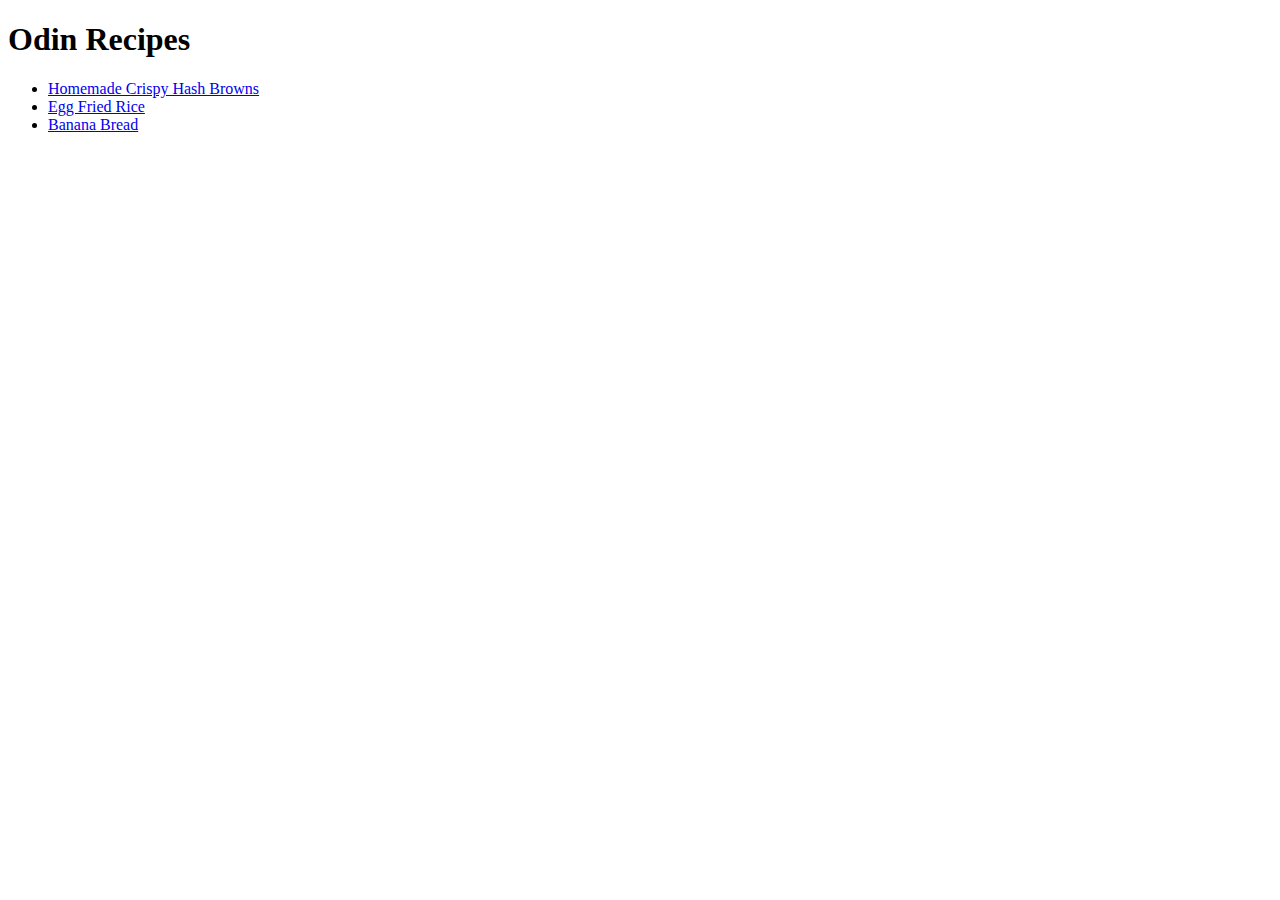
==== index.html @ e4bf07ce "Initial commit" ====
<!DOCTYPE html>
<html lang="en">
  <head>
    <meta charset="UTF-8" />
    <meta name="viewport" content="width=device-width, initial-scale=1.0" />
    <title>Document</title>
  </head>
  <body>
    <h1>Odin Recipes</h1>
    <ul>
      <li>
        <a href="recipes/hash-browns.html">Homemade Crispy Hash Browns</a>
      </li>
      <li><a href="recipes/egg-fried-rice.html">Egg Fried Rice</a></li>
      <li><a href="recipes/banana-bread.html">Banana Bread</a></li>
    </ul>
  </body>
</html>
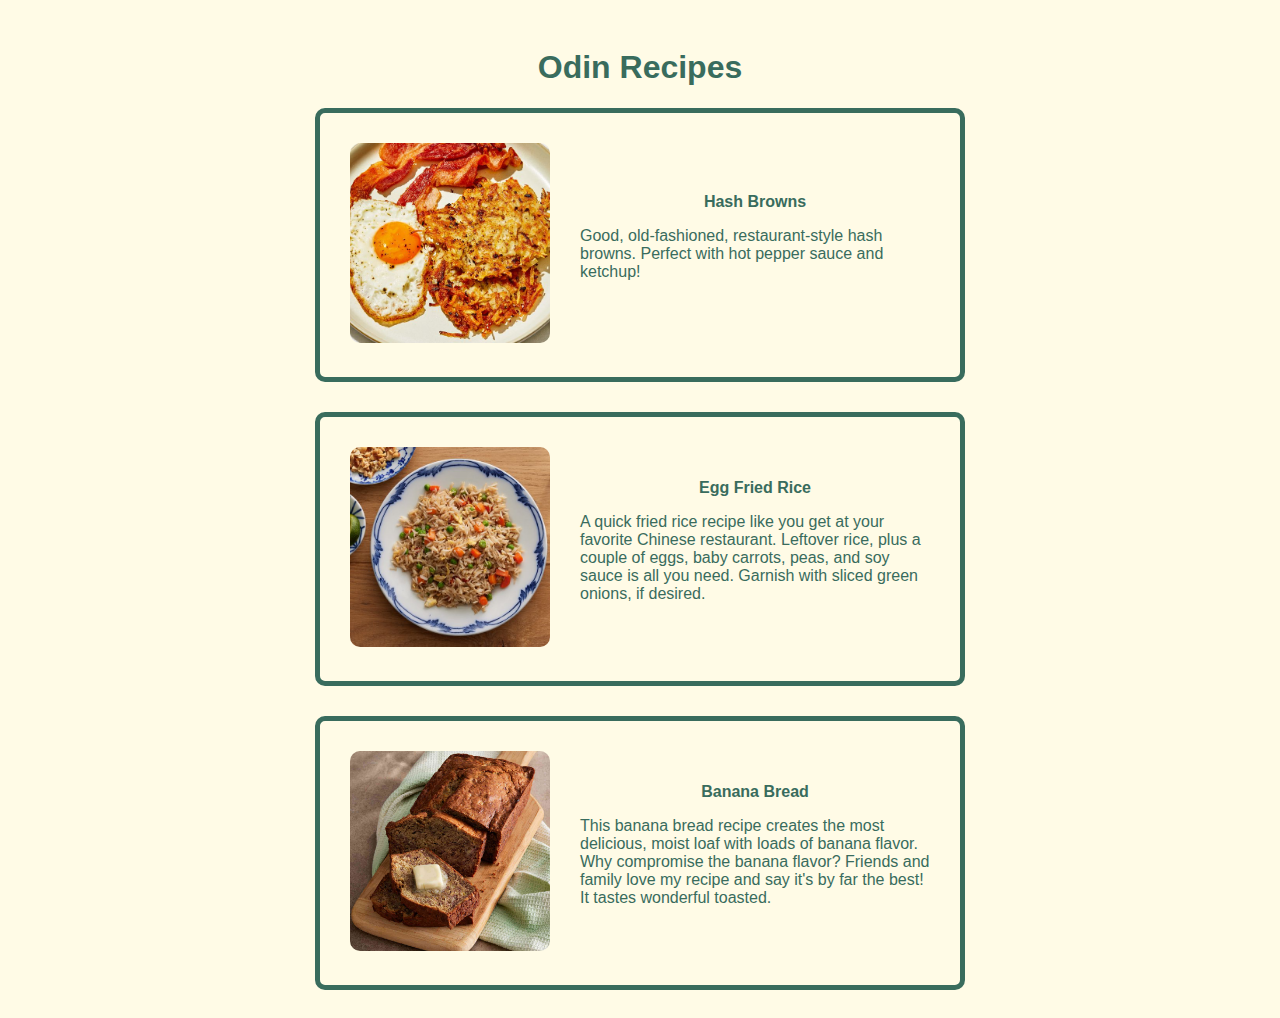
==== commit a966da5f: "Added initial styling for the web pages" ====
--- a/index.html
+++ b/index.html
@@ -3,16 +3,57 @@
   <head>
     <meta charset="UTF-8" />
     <meta name="viewport" content="width=device-width, initial-scale=1.0" />
-    <title>Document</title>
+    <link rel="stylesheet" href="style.css" />
+    <title>Odin Recipes</title>
   </head>
   <body>
-    <h1>Odin Recipes</h1>
-    <ul>
-      <li>
-        <a href="recipes/hash-browns.html">Homemade Crispy Hash Browns</a>
-      </li>
-      <li><a href="recipes/egg-fried-rice.html">Egg Fried Rice</a></li>
-      <li><a href="recipes/banana-bread.html">Banana Bread</a></li>
-    </ul>
+    <div class="header-text">
+      <h1>Odin Recipes</h1>
+    </div>
+
+    <div class="recipe-holder">
+      <div class="recipes">
+        <div class="recipe-item">
+          <a href="recipes/hash-browns.html">
+            <img src="images/hashbrowns.jpg" alt="picture of hashbrown" />
+          </a>
+          <div class="recipe-text">
+            <a href="recipes/hash-browns.html">Hash Browns</a>
+            <p>
+              Good, old-fashioned, restaurant-style hash browns. Perfect with
+              hot pepper sauce and ketchup!
+            </p>
+          </div>
+        </div>
+        <div class="recipe-item">
+          <a href="recipes/egg-fried-rice.html">
+            <img src="images/egg-fried-rice.jpg" alt="egg fried rice" />
+          </a>
+          <div class="recipe-text">
+            <a href="recipes/egg-fried-rice.html">Egg Fried Rice</a>
+            <p>
+              A quick fried rice recipe like you get at your favorite Chinese
+              restaurant. Leftover rice, plus a couple of eggs, baby carrots,
+              peas, and soy sauce is all you need. Garnish with sliced green
+              onions, if desired.
+            </p>
+          </div>
+        </div>
+        <div class="recipe-item">
+          <a href="recipes/banana-bread.html">
+            <img src="images/banana-bread.jpg" alt="Banana bread" />
+          </a>
+          <div class="recipe-text">
+            <a href="recipes/banana-bread.html">Banana Bread</a>
+            <p>
+              This banana bread recipe creates the most delicious, moist loaf
+              with loads of banana flavor. Why compromise the banana flavor?
+              Friends and family love my recipe and say it's by far the best! It
+              tastes wonderful toasted.
+            </p>
+          </div>
+        </div>
+      </div>
+    </div>
   </body>
 </html>
--- a/style.css
+++ b/style.css
@@ -0,0 +1,71 @@
+body {
+  font-family: "Gill Sans", sans-serif;
+  background-color: #fffbe6;
+  color: #396c5d;
+  padding: 20px 100px;
+}
+
+.header-text h1 {
+  text-align: center;
+}
+
+.recipe-holder {
+  display: flex;
+  justify-content: center;
+  align-items: center;
+}
+
+.recipe-holder a {
+  text-decoration: none;
+  color: inherit;
+}
+
+.recipes {
+  display: flex;
+  flex-direction: column;
+  gap: 30px;
+  align-items: center;
+  width: 650px;
+}
+
+.recipe-item {
+  display: flex;
+  flex-direction: row;
+  align-items: center;
+  border-style: solid;
+  border-color: #396c5d;
+  border-radius: 10px;
+  border-width: 5px;
+  padding: 30px;
+  gap: 30px; /*space between image and text */
+}
+
+.recipes img {
+  width: 200px;
+  height: 200px;
+  border-radius: 10px;
+  object-fit: cover;
+  object-position: center;
+}
+
+.recipe-text {
+  display: flex;
+  align-items: center;
+  flex-direction: column;
+}
+
+.recipe-text a{
+    font-weight: bold;
+}
+
+.recipe-item p {
+  display: block;
+}
+
+/* 
+---------------------
+Recipe Pages */
+
+.recipe-photo img{
+    height: 300px;
+}